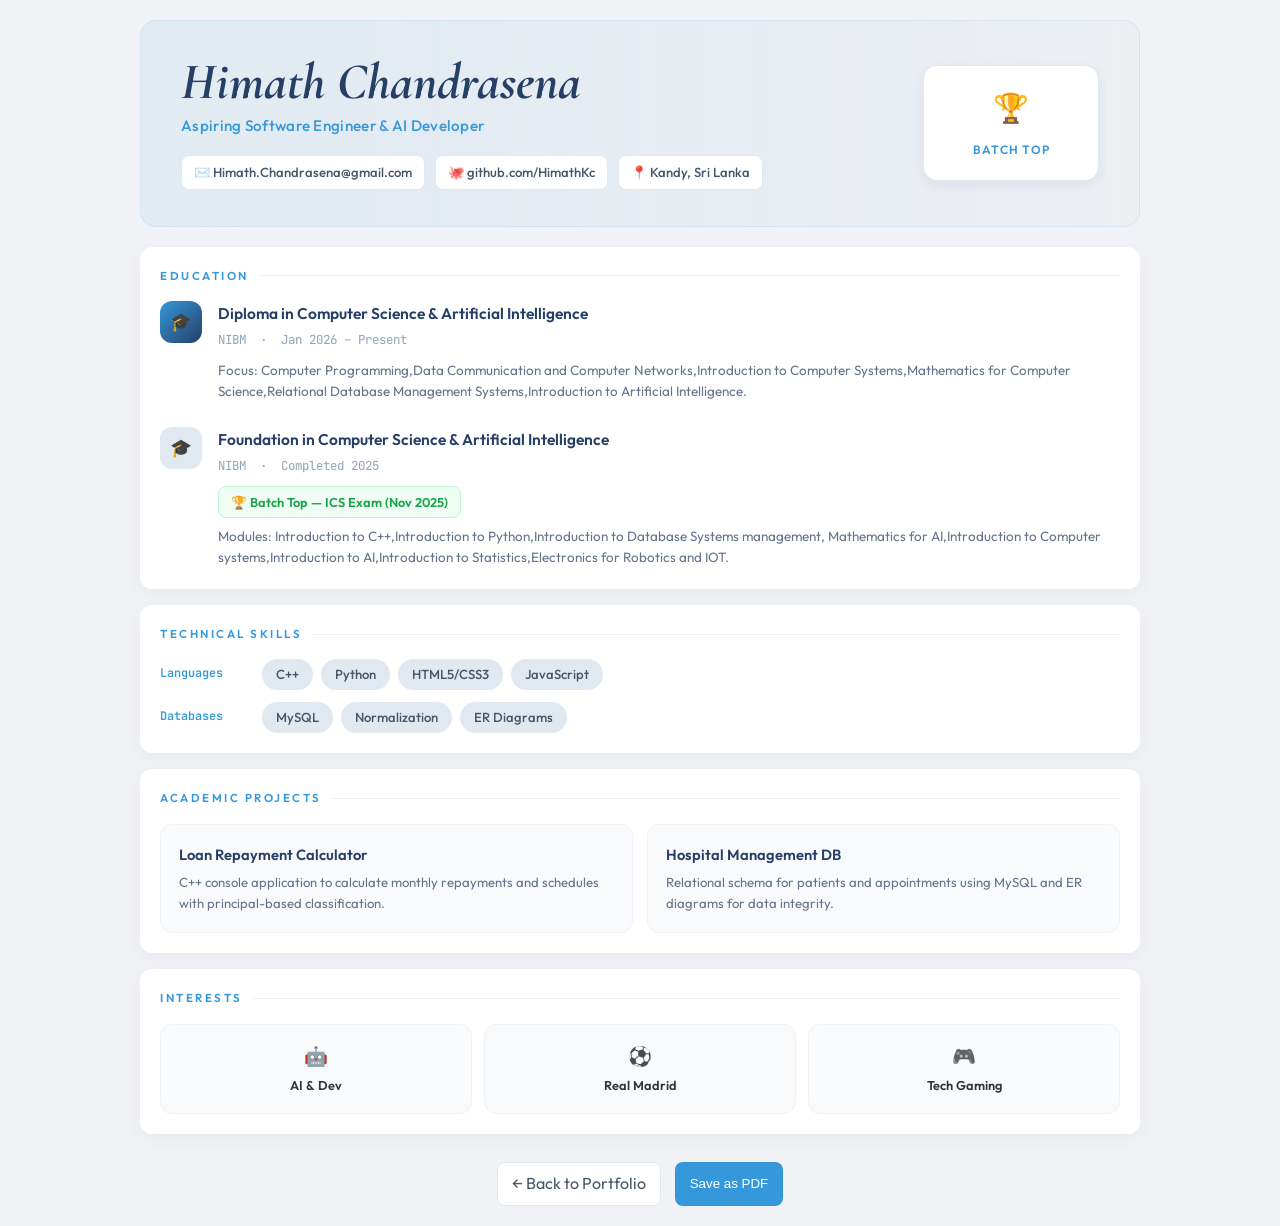
==== resume.html @ 00708090 "Add files via upload" ====
<!doctype html>
<html lang="en">
  <head>
    <meta charset="utf-8" />
    <meta name="viewport" content="width=device-width, initial-scale=1" />
    <title>Resume — Himath Chandrasena</title>
    <link rel="preconnect" href="https://fonts.googleapis.com" />
    <link rel="preconnect" href="https://fonts.gstatic.com" crossorigin />
    <link
      href="https://fonts.googleapis.com/css2?family=Cormorant+Garamond:ital,wght@0,600;0,700;1,600;1,700&family=Outfit:wght@300;400;500;600&family=JetBrains+Mono:wght@400;600&display=swap"
      rel="stylesheet"
    />
    <link rel="stylesheet" href="lassn.css" />
    <style>
      body {
        font-family: "Outfit", sans-serif;
      }

      .resume-hero {
        background: linear-gradient(
          90deg,
          rgba(52, 152, 219, 0.08),
          rgba(37, 63, 103, 0.02)
        );
        border-radius: 16px;
        padding: 36px 40px;
        margin-bottom: 20px;
        display: flex;
        align-items: center;
        justify-content: space-between;
        gap: 24px;
        flex-wrap: wrap;
        border: 1px solid rgba(52, 152, 219, 0.1);
      }

      .resume-hero h1 {
        font-family: "Cormorant Garamond", Georgia, serif;
        font-size: 3.2rem;
        font-weight: 700;
        font-style: italic;
        color: #253f67;
        letter-spacing: 0px;
        margin-bottom: 6px;
        line-height: 1;
      }

      .resume-hero .tagline {
        color: #3498db;
        font-weight: 500;
        font-size: 0.95rem;
        margin-bottom: 16px;
        letter-spacing: 0.3px;
      }

      .contact-row {
        display: flex;
        flex-wrap: wrap;
        gap: 10px;
      }

      .contact-chip {
        display: inline-flex;
        align-items: center;
        gap: 6px;
        background: #fff;
        border: 1px solid #e2e8f0;
        border-radius: 8px;
        padding: 6px 12px;
        font-size: 0.82rem;
        color: #475569;
        text-decoration: none;
        font-weight: 500;
        transition:
          border-color 0.15s,
          color 0.15s;
      }
      .contact-chip:hover {
        border-color: #3498db;
        color: #3498db;
      }

      .hero-badge {
        background: #fff;
        border: 1px solid #e2e8f0;
        border-radius: 14px;
        padding: 18px 22px;
        text-align: center;
        min-width: 130px;
        flex-shrink: 0;
        box-shadow: 0 4px 12px rgba(13, 30, 63, 0.06);
      }
      .hero-badge .badge-emoji {
        font-size: 1.8rem;
        display: block;
        margin-bottom: 6px;
      }
      .hero-badge .badge-label {
        font-size: 0.75rem;
        font-weight: 600;
        color: #3498db;
        text-transform: uppercase;
        letter-spacing: 1px;
      }

      .section-label {
        font-size: 0.72rem;
        font-weight: 600;
        text-transform: uppercase;
        letter-spacing: 2.5px;
        color: #3498db;
        margin-bottom: 16px;
        display: flex;
        align-items: center;
        gap: 10px;
      }
      .section-label::after {
        content: "";
        flex: 1;
        height: 1px;
        background: #eef2f7;
      }

      .edu-item {
        display: flex;
        gap: 16px;
        align-items: flex-start;
        margin-bottom: 24px;
      }
      .edu-item:last-child {
        margin-bottom: 0;
      }
      .edu-icon {
        width: 42px;
        height: 42px;
        background: linear-gradient(135deg, #3498db, #253f67);
        border-radius: 12px;
        display: flex;
        align-items: center;
        justify-content: center;
        font-size: 1.1rem;
        flex-shrink: 0;
      }
      .edu-body h4 {
        font-size: 0.97rem;
        font-weight: 600;
        color: #253f67;
        margin-bottom: 4px;
      }
      .edu-meta {
        font-family: "JetBrains Mono", monospace;
        font-size: 0.78rem;
        color: #94a3b8;
        margin-bottom: 10px;
      }
      .achievement-pill {
        display: inline-flex;
        align-items: center;
        gap: 6px;
        background: #f0fdf4;
        border: 1px solid #bbf7d0;
        border-radius: 8px;
        padding: 5px 12px;
        font-size: 0.8rem;
        color: #16a34a;
        font-weight: 600;
        margin-bottom: 8px;
      }

      .skills-section {
        display: flex;
        flex-direction: column;
        gap: 12px;
      }
      .skill-row {
        display: flex;
        align-items: flex-start;
        gap: 14px;
      }
      .skill-category {
        font-family: "JetBrains Mono", monospace;
        font-size: 0.74rem;
        color: #3498db;
        font-weight: 600;
        min-width: 88px;
        padding-top: 5px;
      }
      .skill-tags {
        display: flex;
        flex-wrap: wrap;
        gap: 8px;
      }
      .skill-tag {
        background: #e2e8f0;
        border-radius: 20px;
        padding: 5px 14px;
        font-size: 0.82rem;
        font-weight: 500;
        color: #475569;
      }

      .projects-grid-resume {
        display: grid;
        grid-template-columns: 1fr 1fr;
        gap: 14px;
      }
      .project-card {
        background: #f8fafc;
        border: 1px solid #eef2f7;
        border-radius: 12px;
        padding: 18px;
        transition: transform 0.2s;
      }
      .project-card h4 {
        font-size: 0.92rem;
        font-weight: 600;
        color: #253f67;
        margin-bottom: 6px;
      }
      .project-card p {
        font-size: 0.82rem;
        color: #64748b;
        line-height: 1.6;
      }

      .interests-grid {
        display: grid;
        grid-template-columns: repeat(3, 1fr);
        gap: 12px;
      }
      .interest-item {
        background: #f8fafc;
        border: 1px solid #eef2f7;
        border-radius: 12px;
        padding: 16px;
        text-align: center;
      }

      .resume-footer {
        display: flex;
        justify-content: center;
        gap: 14px;
        margin-top: 28px;
      }

      @media (max-width: 600px) {
        .resume-hero {
          padding: 24px 20px;
        }
        .hero-badge {
          display: none;
        }
        .projects-grid-resume {
          grid-template-columns: 1fr;
        }
        .interests-grid {
          grid-template-columns: 1fr 1fr;
        }
      }
    </style>
  </head>
  <body>
    <main class="container">
      <div class="resume-hero">
        <div>
          <h1>Himath Chandrasena</h1>
          <p class="tagline">Aspiring Software Engineer & AI Developer</p>
          <div class="contact-row">
            <a href="mailto:Himath.Chandrasena@gmail.com" class="contact-chip"
              >✉️ Himath.Chandrasena@gmail.com</a
            >
            <a
              href="https://github.com/HimathKc"
              target="_blank"
              class="contact-chip"
              >🐙 github.com/HimathKc</a
            >
            <span class="contact-chip">📍 Kandy, Sri Lanka</span>
          </div>
        </div>
        <div class="hero-badge">
          <span class="badge-emoji">🏆</span>
          <span class="badge-label">Batch Top</span>
        </div>
      </div>

      <div class="card">
        <p class="section-label">Education</p>

        <!-- Current Education -->
        <div class="edu-item">
          <div class="edu-icon">🎓</div>
          <div class="edu-body">
            <h4>Diploma in Computer Science &amp; Artificial Intelligence</h4>
            <p class="edu-meta">NIBM &nbsp;·&nbsp; Jan 2026 – Present</p>
            <p class="edu-modules" style="font-size: 0.84rem; color: #64748b">
              Focus: Computer Programming,Data Communication and Computer
              Networks,Introduction to Computer Systems,Mathematics for Computer
              Science,Relational Database Management Systems,Introduction to
              Artificial Intelligence.
            </p>
          </div>
        </div>

        <!-- Previous Education -->
        <div class="edu-item">
          <div class="edu-icon" style="background: #e2e8f0; color: #253f67">
            🎓
          </div>
          <div class="edu-body">
            <h4>
              Foundation in Computer Science &amp; Artificial Intelligence
            </h4>
            <p class="edu-meta">NIBM &nbsp;·&nbsp; Completed 2025</p>
            <div class="achievement-pill">
              🏆 Batch Top — ICS Exam (Nov 2025)
            </div>
            <p class="edu-modules" style="font-size: 0.84rem; color: #64748b">
              Modules: Introduction to C++,Introduction to Python,Introduction
              to Database Systems management, Mathematics for AI,Introduction to
              Computer systems,Introduction to AI,Introduction to
              Statistics,Electronics for Robotics and IOT.
            </p>
          </div>
        </div>
      </div>

      <div class="card">
        <p class="section-label">Technical Skills</p>
        <div class="skills-section">
          <div class="skill-row">
            <span class="skill-category">Languages</span>
            <div class="skill-tags">
              <span class="skill-tag">C++</span>
              <span class="skill-tag">Python</span>
              <span class="skill-tag">HTML5/CSS3</span>
              <span class="skill-tag">JavaScript</span>
            </div>
          </div>
          <div class="skill-row">
            <span class="skill-category">Databases</span>
            <div class="skill-tags">
              <span class="skill-tag">MySQL</span>
              <span class="skill-tag">Normalization</span>
              <span class="skill-tag">ER Diagrams</span>
            </div>
          </div>
        </div>
      </div>

      <div class="card">
        <p class="section-label">Academic Projects</p>
        <div class="projects-grid-resume">
          <div class="project-card">
            <h4>Loan Repayment Calculator</h4>
            <p>
              C++ console application to calculate monthly repayments and
              schedules with principal-based classification.
            </p>
          </div>
          <div class="project-card">
            <h4>Hospital Management DB</h4>
            <p>
              Relational schema for patients and appointments using MySQL and ER
              diagrams for data integrity.
            </p>
          </div>
        </div>
      </div>

      <div class="card">
        <p class="section-label">Interests</p>
        <div class="interests-grid">
          <div class="interest-item">
            <span style="font-size: 1.2rem; display: block">🤖</span>
            <span style="font-size: 0.8rem; font-weight: 600">AI & Dev</span>
          </div>
          <div class="interest-item">
            <span style="font-size: 1.2rem; display: block">⚽</span>
            <span style="font-size: 0.8rem; font-weight: 600">Real Madrid</span>
          </div>
          <div class="interest-item">
            <span style="font-size: 1.2rem; display: block">🎮</span>
            <span style="font-size: 0.8rem; font-weight: 600">Tech Gaming</span>
          </div>
        </div>
      </div>

      <div class="resume-footer">
        <a
          href="index.html"
          class="btn"
          style="background: #fff; color: #475569; border: 1px solid #e2e8f0"
          >← Back to Portfolio</a
        >
        <button onclick="window.print()" class="btn">Save as PDF</button>
      </div>
    </main>
  </body>
</html>
---- lassn.css ----
* {
  margin: 0;
  padding: 0;
}

body {
  background-color: #f0f2f5;
  font-family: "Inter", "Segoe UI", Tahoma, Geneva, Verdana, sans-serif;
  color: #333;
  padding: 20px;
  line-height: 1.6;
}

/* Keyboard focus styles for accessibility */
:focus-visible {
  outline: 3px solid rgba(52, 152, 219, 0.6);
  outline-offset: 2px;
}

a:focus-visible {
  text-decoration: underline;
}

header {
  text-align: center;
  padding: 20px;
}

h1 {
  font-size: 2.5rem;
  margin-bottom: 20px;
  font-weight: 800;
  color: #253f67;
  letter-spacing: -1px;
  font-family: "Inter", -apple-system, BlinkMacSystemFont, "Segoe UI", Roboto;
}

nav a {
  text-decoration: none;
  background: #3498db;
  color: white;
  padding: 10px 20px;
  border-radius: 5px;
  margin: 0 10px;
}

.pr-enough,
.py {
  background-color: white;
  padding: 30px;
  margin: 20px auto;
  max-width: 600px;
  border-radius: 15px;

  box-shadow: 0 4px 12px rgba(0, 0, 0, 0.1);

  border-left: 8px solid #3498db;
}

nav a:hover {
  background-color: #2980b9;
  transform: scale(1.05);
}

.pr-enough:hover,
.py:hover {
  transform: translateY(-5px);
  box-shadow: 0 8px 20px rgba(0, 0, 0, 0.15);
  transition: 0.3s;
}

.pr-enough h3 {
  color: #2c3e50;
  margin-bottom: 10px;
}

#skills {
  margin: 20px auto;
  max-width: 740px;
  text-align: center;
}

#skills ul {
  display: flex;
  flex-wrap: wrap;
  justify-content: center;
  list-style: none;
  gap: 10px;
  padding: 0;
  margin-top: 12px;
}

#skills li {
  background: #e2e8f0;
  padding: 6px 16px;
  border-radius: 20px;
  font-size: 0.95rem;
  font-weight: 600;
  color: #475569;
}

/* New styles */
:root {
  --bg: #f0f2f5;
  --accent: #3498db;
  --muted: #6b7280;
  --card: #ffffff;
  --radius: 12px;
}

.container {
  max-width: 1000px;
  margin: 0 auto;
  padding: 0 20px;
}

.skip-link {
  position: absolute;
  left: -999px;
  top: auto;
  width: 1px;
  height: 1px;
  overflow: hidden;
}
.skip-link:focus {
  left: 10px;
  top: 10px;
  width: auto;
  height: auto;
  padding: 8px 12px;
  background: var(--accent);
  color: #fff;
  border-radius: 6px;
  z-index: 1000;
}

.site-header {
  background: linear-gradient(
    90deg,
    rgba(52, 152, 219, 0.08),
    rgba(37, 63, 103, 0.02)
  );
  padding: 20px 0;
  margin-bottom: 20px;
}
.site-header .container {
  display: flex;
  align-items: center;
  justify-content: space-between;
  gap: 12px;
}

.site-header h1 {
  margin: 0;
  font-weight: 800;
  color: var(--accent);
  font-size: 1.4rem;
}

.site-header nav {
  display: flex;
  align-items: center;
  gap: 8px;
}

.site-header nav a {
  background: transparent;
  padding: 8px 12px;
  border-radius: 8px;
  color: var(--accent);
  text-decoration: none;
  font-weight: 600;
  transition: transform 0.15s, opacity 0.15s, box-shadow 0.15s;
}
.site-header nav a:hover {
  transform: translateY(-2px);
  opacity: 0.95;
  box-shadow: 0 6px 14px rgba(52, 152, 219, 0.08);
}
.site-header nav a.btn {
  background: var(--accent);
  color: #fff;
  border: none;
  padding: 8px 14px;
}

.hero {
  background: var(--card);
  padding: 30px;
  border-radius: var(--radius);
  margin-bottom: 20px;
  box-shadow: 0 6px 18px rgba(13, 30, 63, 0.05);
}
.hero h2 {
  margin-bottom: 8px;
  color: #253f67;
}

.card {
  background: var(--card);
  padding: 20px;
  border-radius: var(--radius);
  margin-bottom: 16px;
  box-shadow: 0 6px 18px rgba(13, 30, 63, 0.04);
}

.projects-grid {
  display: grid;
  grid-template-columns: repeat(auto-fit, minmax(220px, 1fr));
  gap: 16px;
  margin-top: 12px;
}
.project {
  padding: 16px;
  border-radius: 10px;
  background: #fff;
  border: 1px solid #eef2f7;
}
.project h4 {
  margin: 0 0 8px 0;
  color: #2c3e50;
}
.project-link {
  display: inline-block;
  margin-top: 10px;
  color: var(--accent);
  font-weight: 600;
  text-decoration: none;
  padding: 6px 10px;
  border-radius: 8px;
  border: 1px solid transparent;
}

.project:hover {
  transform: translateY(-6px);
  box-shadow: 0 12px 28px rgba(13, 30, 63, 0.08);
  transition: 0.25s;
}
.project-link:hover {
  text-decoration: underline;
}

.btn {
  display: inline-block;
  padding: 8px 14px;
  border-radius: 8px;
  text-decoration: none;
  background: var(--accent);
  color: #fff;
  border: 1px solid rgba(0, 0, 0, 0.04);
}

.btn:hover {
  opacity: 0.95;
  transform: translateY(-2px);
  transition: 0.15s;
}

.site-footer {
  text-align: center;
  padding: 20px 0;
  color: var(--muted);
  margin-top: 30px;
}

/* Resume specific styles */
.resume-item {
  margin-bottom: 20px;
  padding-bottom: 10px;
  border-bottom: 1px solid #eee;
}

.resume-item:last-child {
  border-bottom: none;
}

.resume-item h4 {
  margin-bottom: 5px;
  color: #007bff; /* Makes titles pop in blue */
}

.resume-header h1 {
  font-size: 2.5rem;
  margin-bottom: 10px;
}

@media (max-width: 600px) {
  h1 {
    font-size: 1.6rem;
  }
  .site-header .container {
    flex-direction: column;
    align-items: flex-start;
    gap: 10px;
  }
  .site-header nav a {
    display: inline-block;
    margin: 6px 6px;
  }
  #skills ul {
    gap: 6px;
  }
}
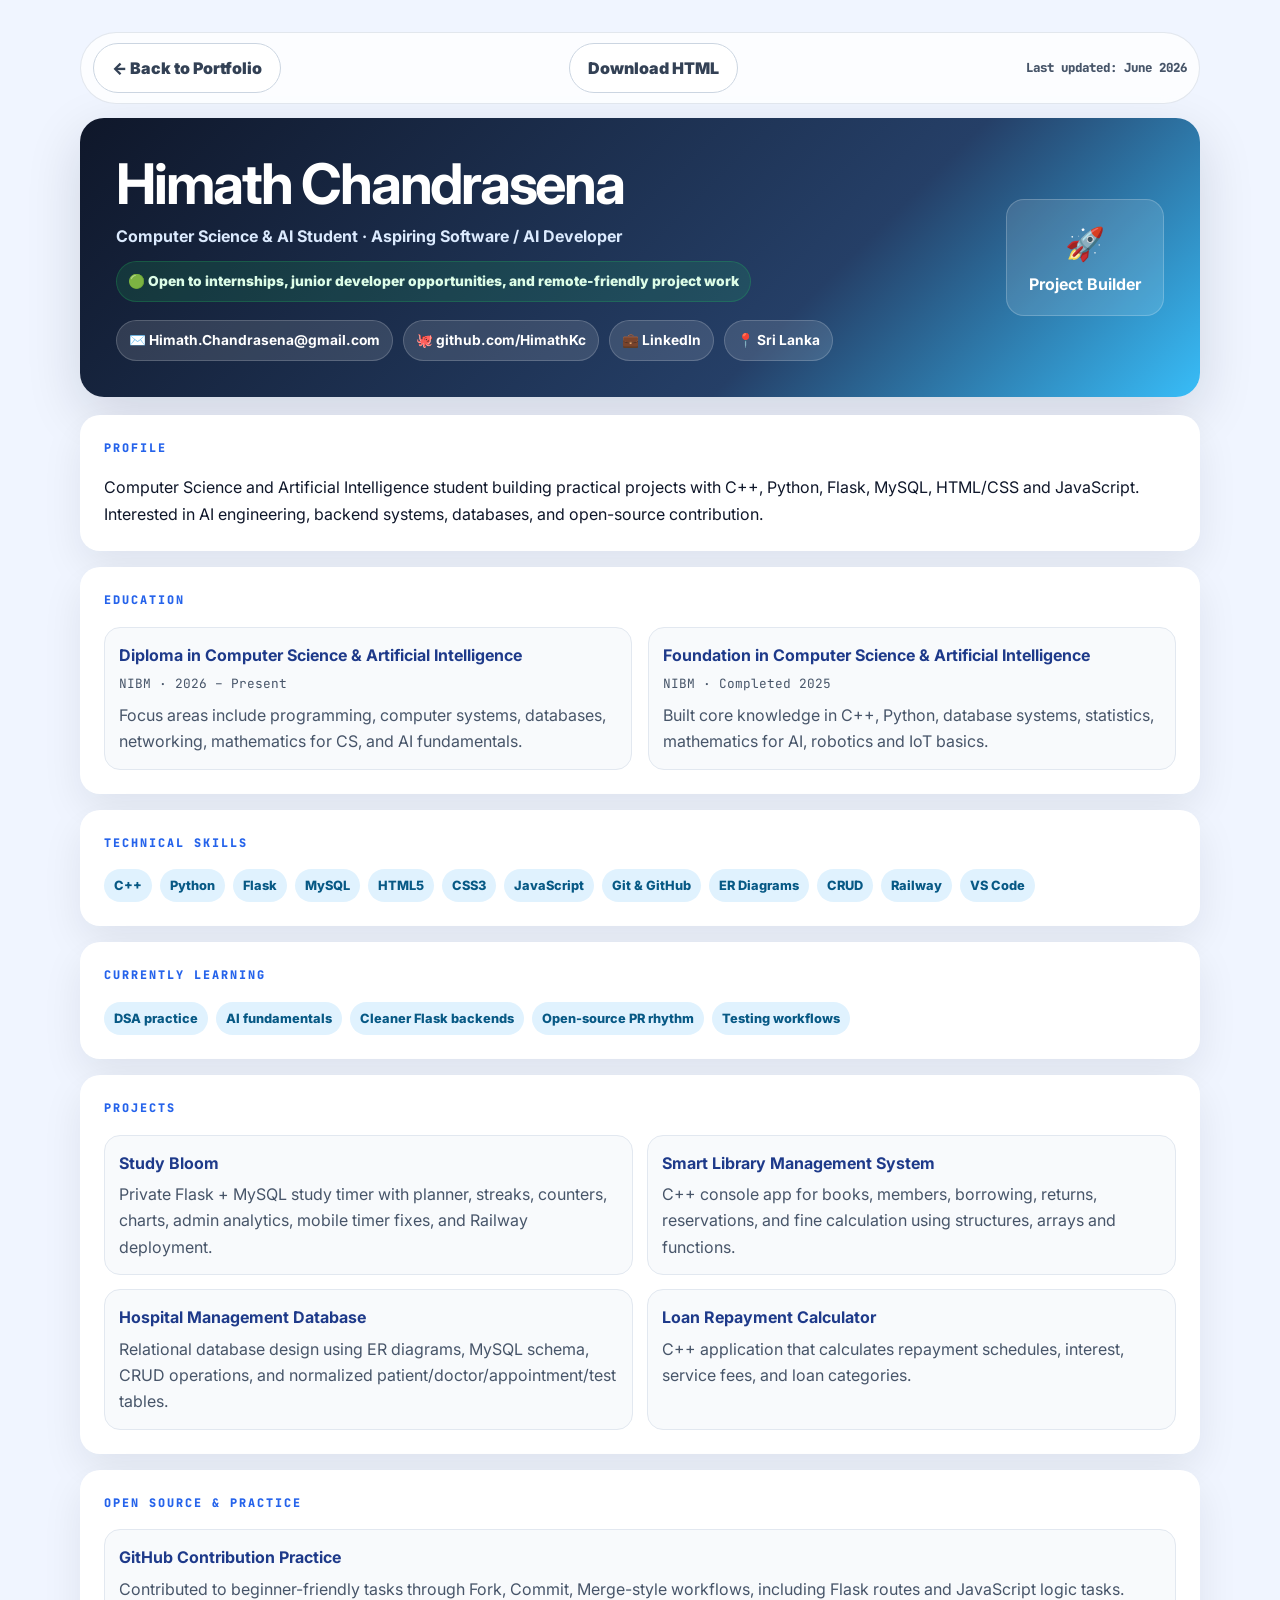
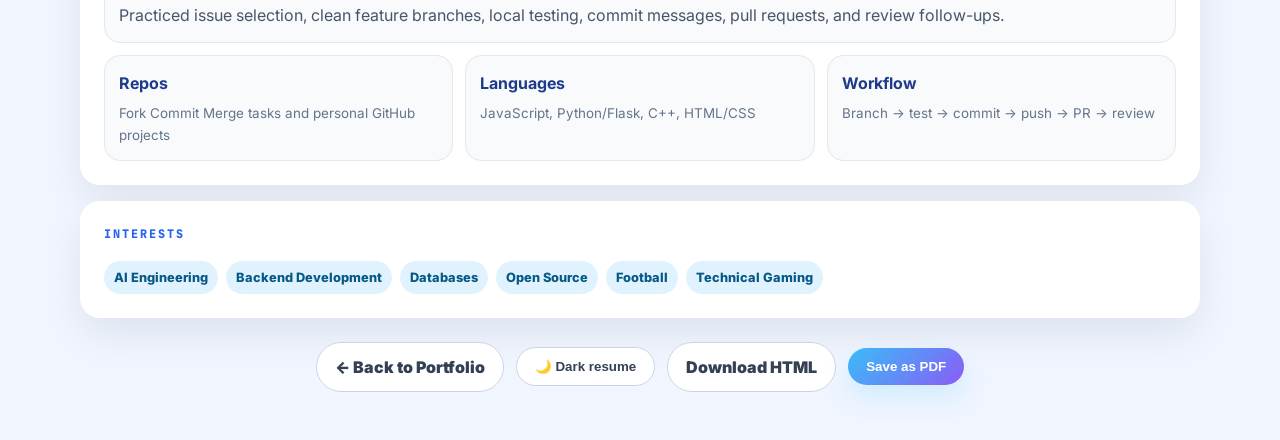
==== commit a5c3849f: "Upgrade resume page and print styling" ====
--- a/resume.html
+++ b/resume.html
@@ -4,396 +4,110 @@
     <meta charset="utf-8" />
     <meta name="viewport" content="width=device-width, initial-scale=1" />
     <title>Resume — Himath Chandrasena</title>
+    <meta name="description" content="Resume of Himath Chandrasena, a Computer Science and AI student building C++, Python, Flask, MySQL, and open-source projects." />
+    <meta property="og:title" content="Resume — Himath Chandrasena" />
+    <meta property="og:description" content="Computer Science & AI student focused on practical software, backend systems, databases, and open-source contribution." />
+    <link rel="icon" href="assets/favicon.svg" type="image/svg+xml" />
     <link rel="preconnect" href="https://fonts.googleapis.com" />
     <link rel="preconnect" href="https://fonts.gstatic.com" crossorigin />
-    <link
-      href="https://fonts.googleapis.com/css2?family=Cormorant+Garamond:ital,wght@0,600;0,700;1,600;1,700&family=Outfit:wght@300;400;500;600&family=JetBrains+Mono:wght@400;600&display=swap"
-      rel="stylesheet"
-    />
+    <link href="https://fonts.googleapis.com/css2?family=Inter:wght@400;600;800;900&family=JetBrains+Mono:wght@400;600;700&display=swap" rel="stylesheet" />
     <link rel="stylesheet" href="lassn.css" />
-    <style>
-      body {
-        font-family: "Outfit", sans-serif;
-      }
-
-      .resume-hero {
-        background: linear-gradient(
-          90deg,
-          rgba(52, 152, 219, 0.08),
-          rgba(37, 63, 103, 0.02)
-        );
-        border-radius: 16px;
-        padding: 36px 40px;
-        margin-bottom: 20px;
-        display: flex;
-        align-items: center;
-        justify-content: space-between;
-        gap: 24px;
-        flex-wrap: wrap;
-        border: 1px solid rgba(52, 152, 219, 0.1);
-      }
-
-      .resume-hero h1 {
-        font-family: "Cormorant Garamond", Georgia, serif;
-        font-size: 3.2rem;
-        font-weight: 700;
-        font-style: italic;
-        color: #253f67;
-        letter-spacing: 0px;
-        margin-bottom: 6px;
-        line-height: 1;
-      }
-
-      .resume-hero .tagline {
-        color: #3498db;
-        font-weight: 500;
-        font-size: 0.95rem;
-        margin-bottom: 16px;
-        letter-spacing: 0.3px;
-      }
-
-      .contact-row {
-        display: flex;
-        flex-wrap: wrap;
-        gap: 10px;
-      }
-
-      .contact-chip {
-        display: inline-flex;
-        align-items: center;
-        gap: 6px;
-        background: #fff;
-        border: 1px solid #e2e8f0;
-        border-radius: 8px;
-        padding: 6px 12px;
-        font-size: 0.82rem;
-        color: #475569;
-        text-decoration: none;
-        font-weight: 500;
-        transition:
-          border-color 0.15s,
-          color 0.15s;
-      }
-      .contact-chip:hover {
-        border-color: #3498db;
-        color: #3498db;
-      }
-
-      .hero-badge {
-        background: #fff;
-        border: 1px solid #e2e8f0;
-        border-radius: 14px;
-        padding: 18px 22px;
-        text-align: center;
-        min-width: 130px;
-        flex-shrink: 0;
-        box-shadow: 0 4px 12px rgba(13, 30, 63, 0.06);
-      }
-      .hero-badge .badge-emoji {
-        font-size: 1.8rem;
-        display: block;
-        margin-bottom: 6px;
-      }
-      .hero-badge .badge-label {
-        font-size: 0.75rem;
-        font-weight: 600;
-        color: #3498db;
-        text-transform: uppercase;
-        letter-spacing: 1px;
-      }
-
-      .section-label {
-        font-size: 0.72rem;
-        font-weight: 600;
-        text-transform: uppercase;
-        letter-spacing: 2.5px;
-        color: #3498db;
-        margin-bottom: 16px;
-        display: flex;
-        align-items: center;
-        gap: 10px;
-      }
-      .section-label::after {
-        content: "";
-        flex: 1;
-        height: 1px;
-        background: #eef2f7;
-      }
-
-      .edu-item {
-        display: flex;
-        gap: 16px;
-        align-items: flex-start;
-        margin-bottom: 24px;
-      }
-      .edu-item:last-child {
-        margin-bottom: 0;
-      }
-      .edu-icon {
-        width: 42px;
-        height: 42px;
-        background: linear-gradient(135deg, #3498db, #253f67);
-        border-radius: 12px;
-        display: flex;
-        align-items: center;
-        justify-content: center;
-        font-size: 1.1rem;
-        flex-shrink: 0;
-      }
-      .edu-body h4 {
-        font-size: 0.97rem;
-        font-weight: 600;
-        color: #253f67;
-        margin-bottom: 4px;
-      }
-      .edu-meta {
-        font-family: "JetBrains Mono", monospace;
-        font-size: 0.78rem;
-        color: #94a3b8;
-        margin-bottom: 10px;
-      }
-      .achievement-pill {
-        display: inline-flex;
-        align-items: center;
-        gap: 6px;
-        background: #f0fdf4;
-        border: 1px solid #bbf7d0;
-        border-radius: 8px;
-        padding: 5px 12px;
-        font-size: 0.8rem;
-        color: #16a34a;
-        font-weight: 600;
-        margin-bottom: 8px;
-      }
-
-      .skills-section {
-        display: flex;
-        flex-direction: column;
-        gap: 12px;
-      }
-      .skill-row {
-        display: flex;
-        align-items: flex-start;
-        gap: 14px;
-      }
-      .skill-category {
-        font-family: "JetBrains Mono", monospace;
-        font-size: 0.74rem;
-        color: #3498db;
-        font-weight: 600;
-        min-width: 88px;
-        padding-top: 5px;
-      }
-      .skill-tags {
-        display: flex;
-        flex-wrap: wrap;
-        gap: 8px;
-      }
-      .skill-tag {
-        background: #e2e8f0;
-        border-radius: 20px;
-        padding: 5px 14px;
-        font-size: 0.82rem;
-        font-weight: 500;
-        color: #475569;
-      }
-
-      .projects-grid-resume {
-        display: grid;
-        grid-template-columns: 1fr 1fr;
-        gap: 14px;
-      }
-      .project-card {
-        background: #f8fafc;
-        border: 1px solid #eef2f7;
-        border-radius: 12px;
-        padding: 18px;
-        transition: transform 0.2s;
-      }
-      .project-card h4 {
-        font-size: 0.92rem;
-        font-weight: 600;
-        color: #253f67;
-        margin-bottom: 6px;
-      }
-      .project-card p {
-        font-size: 0.82rem;
-        color: #64748b;
-        line-height: 1.6;
-      }
-
-      .interests-grid {
-        display: grid;
-        grid-template-columns: repeat(3, 1fr);
-        gap: 12px;
-      }
-      .interest-item {
-        background: #f8fafc;
-        border: 1px solid #eef2f7;
-        border-radius: 12px;
-        padding: 16px;
-        text-align: center;
-      }
-
-      .resume-footer {
-        display: flex;
-        justify-content: center;
-        gap: 14px;
-        margin-top: 28px;
-      }
-
-      @media (max-width: 600px) {
-        .resume-hero {
-          padding: 24px 20px;
-        }
-        .hero-badge {
-          display: none;
-        }
-        .projects-grid-resume {
-          grid-template-columns: 1fr;
-        }
-        .interests-grid {
-          grid-template-columns: 1fr 1fr;
-        }
-      }
-    </style>
   </head>
-  <body>
-    <main class="container">
-      <div class="resume-hero">
+  <body class="resume-page">
+    <main class="container resume-wrap">
+      <nav class="resume-top-nav" aria-label="Resume navigation">
+        <a href="index.html" class="btn btn-light">← Back to Portfolio</a>
+        <a href="/resume/download-resume" class="btn btn-light backend-link">Download HTML</a>
+        <span class="resume-updated">Last updated: June 2026</span>
+      </nav>
+      <section class="resume-hero">
         <div>
           <h1>Himath Chandrasena</h1>
-          <p class="tagline">Aspiring Software Engineer & AI Developer</p>
+          <p class="tagline">Computer Science & AI Student · Aspiring Software / AI Developer</p>
+          <p class="resume-status">🟢 Open to internships, junior developer opportunities, and remote-friendly project work</p>
           <div class="contact-row">
-            <a href="mailto:Himath.Chandrasena@gmail.com" class="contact-chip"
-              >✉️ Himath.Chandrasena@gmail.com</a
-            >
-            <a
-              href="https://github.com/HimathKc"
-              target="_blank"
-              class="contact-chip"
-              >🐙 github.com/HimathKc</a
-            >
-            <span class="contact-chip">📍 Kandy, Sri Lanka</span>
+            <a class="contact-chip" href="mailto:Himath.Chandrasena@gmail.com">✉️ Himath.Chandrasena@gmail.com</a>
+            <a class="contact-chip" href="https://github.com/HimathKc" target="_blank" rel="noopener noreferrer">🐙 github.com/HimathKc</a>
+            <a class="contact-chip" href="https://www.linkedin.com/in/himath-chandrasena/" target="_blank" rel="noopener noreferrer" data-print-url="linkedin.com/in/himath-chandrasena">💼 LinkedIn</a>
+            <span class="contact-chip">📍 Sri Lanka</span>
           </div>
         </div>
-        <div class="hero-badge">
-          <span class="badge-emoji">🏆</span>
-          <span class="badge-label">Batch Top</span>
+        <div class="hero-badge"><span class="badge-emoji">🚀</span><strong>Project Builder</strong></div>
+      </section>
+
+      <section class="resume-card">
+        <p class="section-label">Profile</p>
+        <p>Computer Science and Artificial Intelligence student building practical projects with C++, Python, Flask, MySQL, HTML/CSS and JavaScript. Interested in AI engineering, backend systems, databases, and open-source contribution.</p>
+      </section>
+
+      <section class="resume-card">
+        <p class="section-label">Education</p>
+        <div class="two-col">
+          <div class="item"><h4>Diploma in Computer Science & Artificial Intelligence</h4><p class="meta">NIBM · 2026 – Present</p><p>Focus areas include programming, computer systems, databases, networking, mathematics for CS, and AI fundamentals.</p></div>
+          <div class="item"><h4>Foundation in Computer Science & Artificial Intelligence</h4><p class="meta">NIBM · Completed 2025</p><p>Built core knowledge in C++, Python, database systems, statistics, mathematics for AI, robotics and IoT basics.</p></div>
         </div>
-      </div>
+      </section>
 
-      <div class="card">
-        <p class="section-label">Education</p>
+      <section class="resume-card">
+        <p class="section-label">Technical Skills</p>
+        <div class="tag-list">
+          <span>C++</span><span>Python</span><span>Flask</span><span>MySQL</span><span>HTML5</span><span>CSS3</span><span>JavaScript</span><span>Git & GitHub</span><span>ER Diagrams</span><span>CRUD</span><span>Railway</span><span>VS Code</span>
+        </div>
+      </section>
 
-        <!-- Current Education -->
-        <div class="edu-item">
-          <div class="edu-icon">🎓</div>
-          <div class="edu-body">
-            <h4>Diploma in Computer Science &amp; Artificial Intelligence</h4>
-            <p class="edu-meta">NIBM &nbsp;·&nbsp; Jan 2026 – Present</p>
-            <p class="edu-modules" style="font-size: 0.84rem; color: #64748b">
-              Focus: Computer Programming,Data Communication and Computer
-              Networks,Introduction to Computer Systems,Mathematics for Computer
-              Science,Relational Database Management Systems,Introduction to
-              Artificial Intelligence.
-            </p>
-          </div>
+      <section class="resume-card">
+        <p class="section-label">Currently Learning</p>
+        <div class="tag-list">
+          <span>DSA practice</span><span>AI fundamentals</span><span>Cleaner Flask backends</span><span>Open-source PR rhythm</span><span>Testing workflows</span>
         </div>
+      </section>
 
-        <!-- Previous Education -->
-        <div class="edu-item">
-          <div class="edu-icon" style="background: #e2e8f0; color: #253f67">
-            🎓
-          </div>
-          <div class="edu-body">
-            <h4>
-              Foundation in Computer Science &amp; Artificial Intelligence
-            </h4>
-            <p class="edu-meta">NIBM &nbsp;·&nbsp; Completed 2025</p>
-            <div class="achievement-pill">
-              🏆 Batch Top — ICS Exam (Nov 2025)
-            </div>
-            <p class="edu-modules" style="font-size: 0.84rem; color: #64748b">
-              Modules: Introduction to C++,Introduction to Python,Introduction
-              to Database Systems management, Mathematics for AI,Introduction to
-              Computer systems,Introduction to AI,Introduction to
-              Statistics,Electronics for Robotics and IOT.
-            </p>
-          </div>
+      <section class="resume-card">
+        <p class="section-label">Projects</p>
+        <div class="project-list">
+          <div class="item"><h4><a href="https://github.com/HimathKc/study-bloom" target="_blank" rel="noopener noreferrer">Study Bloom</a></h4><p>Private Flask + MySQL study timer with planner, streaks, counters, charts, admin analytics, mobile timer fixes, and Railway deployment.</p></div>
+          <div class="item"><h4><a href="projects/SmartLibraryManagementsys.html">Smart Library Management System</a></h4><p>C++ console app for books, members, borrowing, returns, reservations, and fine calculation using structures, arrays and functions.</p></div>
+          <div class="item"><h4><a href="projects/hospital.html">Hospital Management Database</a></h4><p>Relational database design using ER diagrams, MySQL schema, CRUD operations, and normalized patient/doctor/appointment/test tables.</p></div>
+          <div class="item"><h4><a href="projects/loan.html">Loan Repayment Calculator</a></h4><p>C++ application that calculates repayment schedules, interest, service fees, and loan categories.</p></div>
         </div>
-      </div>
+      </section>
 
-      <div class="card">
-        <p class="section-label">Technical Skills</p>
-        <div class="skills-section">
-          <div class="skill-row">
-            <span class="skill-category">Languages</span>
-            <div class="skill-tags">
-              <span class="skill-tag">C++</span>
-              <span class="skill-tag">Python</span>
-              <span class="skill-tag">HTML5/CSS3</span>
-              <span class="skill-tag">JavaScript</span>
-            </div>
-          </div>
-          <div class="skill-row">
-            <span class="skill-category">Databases</span>
-            <div class="skill-tags">
-              <span class="skill-tag">MySQL</span>
-              <span class="skill-tag">Normalization</span>
-              <span class="skill-tag">ER Diagrams</span>
-            </div>
-          </div>
+      <section class="resume-card">
+        <p class="section-label">Open Source & Practice</p>
+        <div class="item"><h4>GitHub Contribution Practice</h4><p>Contributed to beginner-friendly tasks through Fork, Commit, Merge-style workflows, including Flask routes and JavaScript logic tasks. Practiced issue selection, clean feature branches, local testing, commit messages, pull requests, and review follow-ups.</p></div>
+        <div class="open-source-grid">
+          <div class="item"><h4>Repos</h4><span>Fork Commit Merge tasks and personal GitHub projects</span></div>
+          <div class="item"><h4>Languages</h4><span>JavaScript, Python/Flask, C++, HTML/CSS</span></div>
+          <div class="item"><h4>Workflow</h4><span>Branch → test → commit → push → PR → review</span></div>
         </div>
-      </div>
+      </section>
 
-      <div class="card">
-        <p class="section-label">Academic Projects</p>
-        <div class="projects-grid-resume">
-          <div class="project-card">
-            <h4>Loan Repayment Calculator</h4>
-            <p>
-              C++ console application to calculate monthly repayments and
-              schedules with principal-based classification.
-            </p>
-          </div>
-          <div class="project-card">
-            <h4>Hospital Management DB</h4>
-            <p>
-              Relational schema for patients and appointments using MySQL and ER
-              diagrams for data integrity.
-            </p>
-          </div>
-        </div>
-      </div>
-
-      <div class="card">
+      <section class="resume-card">
         <p class="section-label">Interests</p>
-        <div class="interests-grid">
-          <div class="interest-item">
-            <span style="font-size: 1.2rem; display: block">🤖</span>
-            <span style="font-size: 0.8rem; font-weight: 600">AI & Dev</span>
-          </div>
-          <div class="interest-item">
-            <span style="font-size: 1.2rem; display: block">⚽</span>
-            <span style="font-size: 0.8rem; font-weight: 600">Real Madrid</span>
-          </div>
-          <div class="interest-item">
-            <span style="font-size: 1.2rem; display: block">🎮</span>
-            <span style="font-size: 0.8rem; font-weight: 600">Tech Gaming</span>
-          </div>
-        </div>
-      </div>
+        <div class="tag-list"><span>AI Engineering</span><span>Backend Development</span><span>Databases</span><span>Open Source</span><span>Football</span><span>Technical Gaming</span></div>
+      </section>
 
       <div class="resume-footer">
-        <a
-          href="index.html"
-          class="btn"
-          style="background: #fff; color: #475569; border: 1px solid #e2e8f0"
-          >← Back to Portfolio</a
-        >
-        <button onclick="window.print()" class="btn">Save as PDF</button>
+        <a href="index.html" class="btn btn-light">← Back to Portfolio</a>
+        <button type="button" class="btn btn-light resume-theme-toggle" id="resumeThemeToggle">🌙 Dark resume</button>
+        <a href="/resume/download-resume" class="btn btn-light backend-link">Download HTML</a>
+        <button onclick="window.print()" class="btn print-btn">Save as PDF</button>
       </div>
     </main>
+    <script>
+      const resumeThemeButton = document.querySelector('#resumeThemeToggle');
+      const savedResumeTheme = localStorage.getItem('himathTheme') || localStorage.getItem('resumeTheme') || 'light';
+      function applyResumeTheme(theme) {
+        const isDark = theme === 'dark';
+        document.body.classList.toggle('resume-dark', isDark);
+        if (resumeThemeButton) resumeThemeButton.textContent = isDark ? '☀️ Light resume' : '🌙 Dark resume';
+        localStorage.setItem('resumeTheme', theme);
+        localStorage.setItem('himathTheme', theme);
+      }
+      applyResumeTheme(savedResumeTheme);
+      resumeThemeButton?.addEventListener('click', () => {
+        applyResumeTheme(document.body.classList.contains('resume-dark') ? 'light' : 'dark');
+      });
+    </script>
   </body>
 </html>
--- a/lassn.css
+++ b/lassn.css
@@ -1,303 +1,1588 @@
-* {
-  margin: 0;
-  padding: 0;
-}
-
-body {
-  background-color: #f0f2f5;
-  font-family: "Inter", "Segoe UI", Tahoma, Geneva, Verdana, sans-serif;
-  color: #333;
-  padding: 20px;
-  line-height: 1.6;
-}
-
-/* Keyboard focus styles for accessibility */
-:focus-visible {
-  outline: 3px solid rgba(52, 152, 219, 0.6);
-  outline-offset: 2px;
-}
-
-a:focus-visible {
-  text-decoration: underline;
-}
-
-header {
-  text-align: center;
-  padding: 20px;
-}
-
-h1 {
-  font-size: 2.5rem;
-  margin-bottom: 20px;
-  font-weight: 800;
-  color: #253f67;
-  letter-spacing: -1px;
-  font-family: "Inter", -apple-system, BlinkMacSystemFont, "Segoe UI", Roboto;
-}
-
-nav a {
-  text-decoration: none;
-  background: #3498db;
-  color: white;
-  padding: 10px 20px;
-  border-radius: 5px;
-  margin: 0 10px;
-}
-
-.pr-enough,
-.py {
-  background-color: white;
-  padding: 30px;
-  margin: 20px auto;
-  max-width: 600px;
-  border-radius: 15px;
-
-  box-shadow: 0 4px 12px rgba(0, 0, 0, 0.1);
-
-  border-left: 8px solid #3498db;
-}
-
-nav a:hover {
-  background-color: #2980b9;
-  transform: scale(1.05);
-}
-
-.pr-enough:hover,
-.py:hover {
-  transform: translateY(-5px);
-  box-shadow: 0 8px 20px rgba(0, 0, 0, 0.15);
-  transition: 0.3s;
-}
-
-.pr-enough h3 {
-  color: #2c3e50;
-  margin-bottom: 10px;
-}
-
-#skills {
-  margin: 20px auto;
-  max-width: 740px;
-  text-align: center;
-}
-
-#skills ul {
-  display: flex;
-  flex-wrap: wrap;
-  justify-content: center;
-  list-style: none;
-  gap: 10px;
-  padding: 0;
-  margin-top: 12px;
-}
-
-#skills li {
-  background: #e2e8f0;
-  padding: 6px 16px;
-  border-radius: 20px;
-  font-size: 0.95rem;
-  font-weight: 600;
-  color: #475569;
-}
-
-/* New styles */
-:root {
-  --bg: #f0f2f5;
-  --accent: #3498db;
-  --muted: #6b7280;
-  --card: #ffffff;
-  --radius: 12px;
-}
-
-.container {
-  max-width: 1000px;
-  margin: 0 auto;
-  padding: 0 20px;
-}
-
-.skip-link {
-  position: absolute;
-  left: -999px;
-  top: auto;
-  width: 1px;
-  height: 1px;
-  overflow: hidden;
-}
-.skip-link:focus {
-  left: 10px;
-  top: 10px;
-  width: auto;
-  height: auto;
-  padding: 8px 12px;
-  background: var(--accent);
-  color: #fff;
-  border-radius: 6px;
-  z-index: 1000;
-}
-
-.site-header {
-  background: linear-gradient(
-    90deg,
-    rgba(52, 152, 219, 0.08),
-    rgba(37, 63, 103, 0.02)
-  );
-  padding: 20px 0;
-  margin-bottom: 20px;
-}
-.site-header .container {
-  display: flex;
-  align-items: center;
-  justify-content: space-between;
-  gap: 12px;
-}
-
-.site-header h1 {
-  margin: 0;
-  font-weight: 800;
-  color: var(--accent);
-  font-size: 1.4rem;
-}
-
-.site-header nav {
-  display: flex;
-  align-items: center;
-  gap: 8px;
-}
-
-.site-header nav a {
-  background: transparent;
-  padding: 8px 12px;
-  border-radius: 8px;
-  color: var(--accent);
-  text-decoration: none;
-  font-weight: 600;
-  transition: transform 0.15s, opacity 0.15s, box-shadow 0.15s;
-}
-.site-header nav a:hover {
-  transform: translateY(-2px);
-  opacity: 0.95;
-  box-shadow: 0 6px 14px rgba(52, 152, 219, 0.08);
-}
-.site-header nav a.btn {
-  background: var(--accent);
-  color: #fff;
-  border: none;
-  padding: 8px 14px;
-}
-
-.hero {
-  background: var(--card);
-  padding: 30px;
-  border-radius: var(--radius);
-  margin-bottom: 20px;
-  box-shadow: 0 6px 18px rgba(13, 30, 63, 0.05);
-}
-.hero h2 {
-  margin-bottom: 8px;
-  color: #253f67;
-}
-
-.card {
-  background: var(--card);
-  padding: 20px;
-  border-radius: var(--radius);
-  margin-bottom: 16px;
-  box-shadow: 0 6px 18px rgba(13, 30, 63, 0.04);
-}
-
-.projects-grid {
-  display: grid;
-  grid-template-columns: repeat(auto-fit, minmax(220px, 1fr));
-  gap: 16px;
-  margin-top: 12px;
-}
-.project {
-  padding: 16px;
-  border-radius: 10px;
-  background: #fff;
-  border: 1px solid #eef2f7;
-}
-.project h4 {
-  margin: 0 0 8px 0;
-  color: #2c3e50;
-}
-.project-link {
-  display: inline-block;
-  margin-top: 10px;
-  color: var(--accent);
-  font-weight: 600;
-  text-decoration: none;
-  padding: 6px 10px;
-  border-radius: 8px;
-  border: 1px solid transparent;
-}
-
-.project:hover {
-  transform: translateY(-6px);
-  box-shadow: 0 12px 28px rgba(13, 30, 63, 0.08);
-  transition: 0.25s;
-}
-.project-link:hover {
-  text-decoration: underline;
-}
-
-.btn {
-  display: inline-block;
-  padding: 8px 14px;
-  border-radius: 8px;
-  text-decoration: none;
-  background: var(--accent);
-  color: #fff;
-  border: 1px solid rgba(0, 0, 0, 0.04);
-}
-
-.btn:hover {
-  opacity: 0.95;
-  transform: translateY(-2px);
-  transition: 0.15s;
-}
-
-.site-footer {
-  text-align: center;
-  padding: 20px 0;
-  color: var(--muted);
-  margin-top: 30px;
-}
-
-/* Resume specific styles */
-.resume-item {
-  margin-bottom: 20px;
-  padding-bottom: 10px;
-  border-bottom: 1px solid #eee;
-}
-
-.resume-item:last-child {
-  border-bottom: none;
-}
-
-.resume-item h4 {
-  margin-bottom: 5px;
-  color: #007bff; /* Makes titles pop in blue */
-}
-
-.resume-header h1 {
-  font-size: 2.5rem;
-  margin-bottom: 10px;
-}
-
-@media (max-width: 600px) {
-  h1 {
-    font-size: 1.6rem;
-  }
-  .site-header .container {
-    flex-direction: column;
-    align-items: flex-start;
-    gap: 10px;
-  }
-  .site-header nav a {
-    display: inline-block;
-    margin: 6px 6px;
-  }
-  #skills ul {
-    gap: 6px;
-  }
-}
+* {
+  box-sizing: border-box;
+  margin: 0;
+  padding: 0;
+}
+
+:root {
+  color-scheme: dark;
+  --bg: #07111f;
+  --bg-soft: #0d1b2f;
+  --card: rgba(255, 255, 255, 0.08);
+  --card-solid: #101f35;
+  --text: #eaf2ff;
+  --muted: #a9b8cc;
+  --accent: #38bdf8;
+  --accent-2: #8b5cf6;
+  --line: rgba(255, 255, 255, 0.13);
+  --shadow: 0 24px 70px rgba(0, 0, 0, 0.35);
+  --radius: 22px;
+}
+
+body.light-mode {
+  color-scheme: light;
+  --bg: #eef5ff;
+  --bg-soft: #ffffff;
+  --card: rgba(255, 255, 255, 0.82);
+  --card-solid: #ffffff;
+  --text: #102033;
+  --muted: #526174;
+  --accent: #0284c7;
+  --accent-2: #7c3aed;
+  --line: rgba(15, 23, 42, 0.12);
+  --shadow: 0 22px 55px rgba(15, 23, 42, 0.12);
+}
+
+html {
+  scroll-behavior: smooth;
+}
+
+body {
+  min-height: 100vh;
+  background:
+    radial-gradient(circle at top left, rgba(56, 189, 248, 0.22), transparent 32rem),
+    radial-gradient(circle at top right, rgba(139, 92, 246, 0.22), transparent 28rem),
+    var(--bg);
+  color: var(--text);
+  font-family: "Inter", "Segoe UI", sans-serif;
+  line-height: 1.65;
+}
+
+body::before {
+  content: "";
+  position: fixed;
+  inset: 0;
+  pointer-events: none;
+  background-image: linear-gradient(rgba(255, 255, 255, 0.035) 1px, transparent 1px),
+    linear-gradient(90deg, rgba(255, 255, 255, 0.035) 1px, transparent 1px);
+  background-size: 42px 42px;
+  mask-image: linear-gradient(to bottom, black, transparent 85%);
+}
+
+body.light-mode {
+  background:
+    radial-gradient(circle at top left, rgba(14, 165, 233, 0.22), transparent 32rem),
+    radial-gradient(circle at top right, rgba(124, 58, 237, 0.18), transparent 28rem),
+    var(--bg);
+}
+
+a {
+  color: inherit;
+}
+
+.container {
+  width: min(1120px, calc(100% - 32px));
+  margin: 0 auto;
+}
+
+.skip-link {
+  position: absolute;
+  left: -999px;
+  top: 10px;
+  padding: 10px 14px;
+  background: var(--accent);
+  color: #00111f;
+  border-radius: 10px;
+  z-index: 999;
+}
+
+.skip-link:focus {
+  left: 10px;
+}
+
+:focus-visible {
+  outline: 3px solid rgba(56, 189, 248, 0.75);
+  outline-offset: 3px;
+}
+
+.site-header {
+  position: sticky;
+  top: 0;
+  z-index: 50;
+  padding: 14px 0;
+  backdrop-filter: blur(18px);
+  border-bottom: 1px solid var(--line);
+  background: rgba(7, 17, 31, 0.72);
+}
+
+.nav-wrap,
+.section-heading,
+.contact-card,
+.about-grid {
+  display: flex;
+  align-items: center;
+  justify-content: space-between;
+  gap: 24px;
+}
+
+.brand {
+  display: inline-flex;
+  align-items: center;
+  gap: 10px;
+  font-weight: 900;
+  text-decoration: none;
+  color: var(--text);
+}
+
+.brand-name {
+  letter-spacing: -0.03em;
+}
+
+.brand-mark {
+  display: grid;
+  place-items: center;
+  width: 40px;
+  height: 40px;
+  border-radius: 12px;
+  background:
+    linear-gradient(145deg, rgba(15, 23, 42, 0.96), rgba(30, 41, 59, 0.96)),
+    radial-gradient(circle at 25% 20%, rgba(34, 211, 238, 0.35), transparent 45%);
+  color: #e0f2fe;
+  font-family: "JetBrains Mono", monospace;
+  font-size: 1rem;
+  font-weight: 800;
+  border: 1px solid rgba(125, 211, 252, 0.28);
+  box-shadow: 0 14px 34px rgba(15, 23, 42, 0.18);
+  position: relative;
+  overflow: hidden;
+}
+
+.brand-mark::before,
+.brand-mark::after {
+  position: absolute;
+  color: #38bdf8;
+  font-size: 0.75rem;
+  opacity: 0.85;
+}
+
+.brand-mark::before {
+  content: "<";
+  left: 7px;
+}
+
+.brand-mark::after {
+  content: "/>";
+  right: 5px;
+}
+
+.mark-code {
+  transform: translateX(-1px);
+}
+
+.main-nav {
+  display: flex;
+  align-items: center;
+  gap: 8px;
+}
+
+.main-nav a,
+.contact-links a {
+  color: var(--muted);
+  text-decoration: none;
+  font-weight: 700;
+  font-size: 0.92rem;
+  padding: 9px 12px;
+  border-radius: 999px;
+  transition: 0.2s ease;
+}
+
+.main-nav a:hover,
+.contact-links a:hover,
+.main-nav a[aria-current="page"] {
+  color: var(--text);
+  background: rgba(255, 255, 255, 0.08);
+}
+
+.theme-toggle {
+  border: 1px solid var(--line);
+  color: var(--text);
+  background: rgba(255, 255, 255, 0.08);
+  border-radius: 999px;
+  width: 42px;
+  height: 42px;
+  cursor: pointer;
+  font-size: 1rem;
+  transition: transform 0.2s ease, background 0.2s ease;
+}
+
+.theme-toggle:hover {
+  transform: translateY(-2px) rotate(8deg);
+  background: rgba(255, 255, 255, 0.13);
+}
+
+.nav-toggle {
+  display: none;
+  border: 1px solid var(--line);
+  color: var(--text);
+  background: rgba(255, 255, 255, 0.08);
+  border-radius: 12px;
+  padding: 8px 11px;
+  font-size: 1.2rem;
+}
+
+.hero-section {
+  padding: 82px 0 34px;
+}
+
+.hero-grid {
+  display: grid;
+  grid-template-columns: minmax(0, 1.1fr) minmax(320px, 0.75fr);
+  gap: 28px;
+  align-items: center;
+}
+
+.eyebrow,
+.section-kicker,
+.project-type {
+  color: var(--accent);
+  font-family: "JetBrains Mono", monospace;
+  font-size: 0.78rem;
+  font-weight: 800;
+  letter-spacing: 0.12em;
+  text-transform: uppercase;
+}
+
+.live-badge {
+  display: inline-flex;
+  align-items: center;
+  gap: 8px;
+  margin-top: 14px;
+  padding: 7px 12px;
+  border: 1px solid rgba(34, 197, 94, 0.28);
+  background: rgba(34, 197, 94, 0.1);
+  color: #bbf7d0;
+  border-radius: 999px;
+  font-family: "JetBrains Mono", monospace;
+  font-size: 0.78rem;
+  font-weight: 800;
+}
+
+.live-dot {
+  width: 9px;
+  height: 9px;
+  border-radius: 999px;
+  background: #22c55e;
+  box-shadow: 0 0 0 rgba(34, 197, 94, 0.75);
+  animation: pulseDot 1.6s infinite;
+}
+
+@keyframes pulseDot {
+  0% { box-shadow: 0 0 0 0 rgba(34, 197, 94, 0.72); }
+  70% { box-shadow: 0 0 0 9px rgba(34, 197, 94, 0); }
+  100% { box-shadow: 0 0 0 0 rgba(34, 197, 94, 0); }
+}
+
+h1,
+h2,
+h3 {
+  letter-spacing: -0.04em;
+  line-height: 1.08;
+}
+
+.hero-copy h1 {
+  max-width: 760px;
+  margin: 14px 0 18px;
+  font-size: clamp(2.65rem, 7vw, 5.8rem);
+  font-weight: 900;
+}
+
+.hero-text {
+  max-width: 720px;
+  color: var(--muted);
+  font-size: 1.08rem;
+}
+
+.hero-actions,
+.filter-row,
+.tag-row,
+.resume-footer,
+.contact-links {
+  display: flex;
+  align-items: center;
+  flex-wrap: wrap;
+  gap: 10px;
+}
+
+.hero-actions {
+  margin-top: 26px;
+}
+
+.btn,
+.filter-btn,
+.upload-form button {
+  border: 0;
+  cursor: pointer;
+  border-radius: 999px;
+  padding: 11px 18px;
+  background: linear-gradient(135deg, var(--accent), var(--accent-2));
+  color: white;
+  text-decoration: none;
+  font-weight: 900;
+  box-shadow: 0 12px 26px rgba(56, 189, 248, 0.17);
+  transition: transform 0.2s ease, filter 0.2s ease;
+}
+
+.btn:hover,
+.filter-btn:hover,
+.upload-form button:hover {
+  transform: translateY(-2px);
+  filter: brightness(1.08);
+}
+
+.btn-small {
+  padding: 8px 13px !important;
+  color: white !important;
+}
+
+.btn-ghost {
+  background: rgba(255, 255, 255, 0.08);
+  border: 1px solid var(--line);
+  box-shadow: none;
+}
+
+.quick-stats {
+  display: grid;
+  grid-template-columns: repeat(3, minmax(0, 1fr));
+  gap: 12px;
+  margin-top: 34px;
+  max-width: 640px;
+}
+
+.quick-stats div,
+.section-card,
+.project-card,
+.terminal-card {
+  border: 1px solid var(--line);
+  background: var(--card);
+  box-shadow: var(--shadow);
+  backdrop-filter: blur(18px);
+}
+
+.quick-stats div {
+  border-radius: 18px;
+  padding: 16px;
+}
+
+.quick-stats strong {
+  display: block;
+  font-size: 1.3rem;
+}
+
+.quick-stats span,
+.muted-text {
+  color: var(--muted);
+}
+
+.terminal-card {
+  border-radius: var(--radius);
+  overflow: hidden;
+  transform: rotate(1deg);
+  position: relative;
+}
+
+.terminal-card::after {
+  content: "";
+  position: absolute;
+  inset: auto -20% -40% 10%;
+  height: 140px;
+  background: radial-gradient(circle, rgba(56, 189, 248, 0.26), transparent 65%);
+  pointer-events: none;
+}
+
+.terminal-top {
+  display: flex;
+  gap: 7px;
+  padding: 14px 18px;
+  border-bottom: 1px solid var(--line);
+  background: rgba(0, 0, 0, 0.22);
+}
+
+.terminal-top span {
+  width: 12px;
+  height: 12px;
+  border-radius: 50%;
+  background: var(--accent);
+}
+.terminal-top span:nth-child(2) { background: #f59e0b; }
+.terminal-top span:nth-child(3) { background: #22c55e; }
+
+.terminal-card pre {
+  padding: 26px;
+  overflow: auto;
+  color: #b8f7ff;
+  font-family: "JetBrains Mono", monospace;
+  font-size: 0.9rem;
+}
+
+.section-block,
+.section-card {
+  margin: 24px auto;
+}
+
+.section-card {
+  border-radius: var(--radius);
+  padding: 30px;
+}
+
+.about-grid {
+  align-items: flex-start;
+}
+
+.about-grid h2,
+.section-heading h2,
+.section-card h2 {
+  font-size: clamp(1.75rem, 3vw, 2.55rem);
+}
+
+.about-grid p:last-child {
+  max-width: 620px;
+  color: var(--muted);
+}
+
+.section-heading {
+  margin-bottom: 18px;
+}
+
+.compact {
+  margin-bottom: 8px;
+}
+
+.filter-btn {
+  background: rgba(255, 255, 255, 0.08);
+  border: 1px solid var(--line);
+  box-shadow: none;
+  color: var(--muted);
+  padding: 8px 13px;
+}
+
+.filter-btn.active {
+  color: white;
+  background: linear-gradient(135deg, rgba(56, 189, 248, 0.95), rgba(139, 92, 246, 0.95));
+}
+
+.projects-grid {
+  display: grid;
+  grid-template-columns: repeat(3, minmax(0, 1fr));
+  gap: 16px;
+}
+
+.project-card {
+  border-radius: var(--radius);
+  padding: 24px;
+  background: var(--card);
+  opacity: 1;
+  transform: translateY(0) scale(1);
+  transition: transform 0.24s ease, border-color 0.24s ease, background 0.24s ease, box-shadow 0.24s ease, opacity 0.24s ease;
+}
+
+.project-card:hover {
+  transform: translateY(-7px);
+  border-color: rgba(56, 189, 248, 0.55);
+  background: rgba(255, 255, 255, 0.11);
+  box-shadow: 0 26px 70px rgba(56, 189, 248, 0.14);
+}
+
+.project-card.is-hiding {
+  opacity: 0;
+  transform: translateY(12px) scale(0.98);
+  pointer-events: none;
+}
+
+.project-card.is-hidden {
+  display: none;
+}
+
+.project-card.is-showing {
+  animation: cardReveal 0.28s ease both;
+}
+
+@keyframes cardReveal {
+  from { opacity: 0; transform: translateY(12px) scale(0.98); }
+  to { opacity: 1; transform: translateY(0) scale(1); }
+}
+
+.project-icon {
+  font-size: 2rem;
+  margin-bottom: 14px;
+}
+
+.project-card h3 {
+  font-size: 1.3rem;
+  margin: 7px 0 10px;
+}
+
+.project-card p {
+  color: var(--muted);
+  font-size: 0.94rem;
+}
+
+.tag-row {
+  margin: 16px 0 12px;
+}
+
+.tag-row span,
+.skill-board span {
+  font-family: "JetBrains Mono", monospace;
+  font-size: 0.72rem;
+  font-weight: 800;
+  color: #b7f1ff;
+  background: rgba(56, 189, 248, 0.12);
+  border: 1px solid rgba(56, 189, 248, 0.18);
+  border-radius: 999px;
+  padding: 5px 9px;
+}
+
+.project-link {
+  display: inline-flex;
+  margin-top: 4px;
+  color: white;
+  font-weight: 900;
+  text-decoration: none;
+}
+
+.skill-board {
+  display: grid;
+  grid-template-columns: repeat(4, minmax(0, 1fr));
+  gap: 14px;
+  margin-top: 20px;
+}
+
+.skill-board div {
+  border-radius: 18px;
+  padding: 18px;
+  background: rgba(255, 255, 255, 0.055);
+  border: 1px solid var(--line);
+}
+
+.skill-board span {
+  display: inline-block;
+  margin-bottom: 12px;
+}
+
+.skill-board p {
+  color: var(--muted);
+}
+
+.meter {
+  width: 100%;
+  height: 9px;
+  margin-top: 14px;
+  border-radius: 999px;
+  overflow: hidden;
+  background: rgba(255, 255, 255, 0.1);
+  border: 1px solid var(--line);
+}
+
+.meter i {
+  display: block;
+  width: var(--level, 0%);
+  height: 100%;
+  border-radius: inherit;
+  background: linear-gradient(90deg, var(--accent), var(--accent-2));
+  transform-origin: left;
+  animation: growMeter 1s ease both;
+}
+
+@keyframes growMeter {
+  from { transform: scaleX(0); }
+  to { transform: scaleX(1); }
+}
+
+
+
+.proof-strip {
+  display: grid;
+  grid-template-columns: repeat(3, minmax(0, 1fr));
+  gap: 14px;
+  margin: 24px auto;
+}
+
+.proof-strip article,
+.learning-grid article {
+  border: 1px solid var(--line);
+  background: linear-gradient(180deg, rgba(255, 255, 255, 0.095), rgba(255, 255, 255, 0.045));
+  border-radius: var(--radius);
+  padding: 22px;
+  box-shadow: var(--shadow);
+  backdrop-filter: blur(18px);
+}
+
+.proof-strip span {
+  display: inline-flex;
+  align-items: center;
+  justify-content: center;
+  width: 36px;
+  height: 36px;
+  margin-bottom: 12px;
+  border-radius: 12px;
+  font-family: "JetBrains Mono", monospace;
+  font-size: 0.76rem;
+  font-weight: 900;
+  color: white;
+  background: linear-gradient(135deg, var(--accent), var(--accent-2));
+}
+
+.proof-strip strong,
+.learning-grid strong {
+  display: block;
+  font-size: 1.02rem;
+  letter-spacing: -0.02em;
+}
+
+.proof-strip p,
+.learning-grid p,
+.project-points {
+  color: var(--muted);
+}
+
+.proof-strip p,
+.learning-grid p {
+  margin-top: 7px;
+  font-size: 0.92rem;
+}
+
+.project-points {
+  display: grid;
+  gap: 5px;
+  margin: 14px 0 2px 18px;
+  font-size: 0.86rem;
+}
+
+.project-points li::marker {
+  color: var(--accent);
+}
+
+.learning-card {
+  display: grid;
+  grid-template-columns: 0.9fr 1.1fr;
+  gap: 22px;
+  align-items: start;
+}
+
+.learning-grid {
+  display: grid;
+  gap: 12px;
+}
+
+.upload-card {
+  display: grid;
+  grid-template-columns: 0.85fr 1.15fr;
+  gap: 24px;
+  align-items: start;
+}
+
+.upload-form {
+  display: grid;
+  gap: 12px;
+}
+
+.upload-form label {
+  display: grid;
+  gap: 6px;
+  color: var(--muted);
+  font-weight: 800;
+  font-size: 0.88rem;
+}
+
+.upload-form input,
+.upload-form textarea {
+  width: 100%;
+  border: 1px solid var(--line);
+  border-radius: 14px;
+  background: rgba(255, 255, 255, 0.08);
+  color: var(--text);
+  padding: 12px 14px;
+  font: inherit;
+}
+
+.upload-form input.invalid,
+.upload-form textarea.invalid {
+  border-color: #fb7185;
+  box-shadow: 0 0 0 4px rgba(251, 113, 133, 0.12);
+}
+
+.field-error {
+  min-height: 1rem;
+  color: #fda4af;
+  font-size: 0.78rem;
+  font-weight: 800;
+}
+
+.form-status {
+  grid-column: 1 / -1;
+  min-height: 1.2rem;
+  color: var(--muted);
+  font-size: 0.9rem;
+  font-weight: 700;
+}
+
+.form-status.success {
+  color: #86efac;
+}
+
+.form-status.error {
+  color: #fca5a5;
+}
+
+
+.upload-form input::file-selector-button {
+  border: 0;
+  border-radius: 999px;
+  padding: 8px 12px;
+  margin-right: 12px;
+  color: white;
+  background: var(--accent-2);
+  font-weight: 800;
+}
+
+.uploaded-projects {
+  grid-column: 1 / -1;
+  display: grid;
+  grid-template-columns: repeat(auto-fit, minmax(220px, 1fr));
+  gap: 12px;
+}
+
+.uploaded-projects .mini-card {
+  border: 1px solid var(--line);
+  border-radius: 18px;
+  padding: 16px;
+  background: rgba(255, 255, 255, 0.06);
+}
+
+.timeline {
+  display: grid;
+  grid-template-columns: repeat(3, 1fr);
+  gap: 12px;
+  margin-top: 18px;
+}
+
+.timeline div {
+  border-left: 3px solid var(--accent);
+  padding: 12px 14px;
+  border-radius: 14px;
+  background: rgba(255, 255, 255, 0.055);
+}
+
+.timeline span {
+  font-family: "JetBrains Mono", monospace;
+  color: var(--accent);
+  font-weight: 900;
+}
+
+.timeline p {
+  color: var(--muted);
+  margin-top: 4px;
+}
+
+.contact-card {
+  align-items: center;
+}
+
+.contact-card p {
+  color: var(--muted);
+}
+
+.contact-card a {
+  color: white;
+  font-weight: 800;
+}
+
+.back-to-top {
+  position: fixed;
+  right: 18px;
+  bottom: 18px;
+  width: 44px;
+  height: 44px;
+  border: 1px solid var(--line);
+  border-radius: 50%;
+  background: rgba(255, 255, 255, 0.1);
+  color: white;
+  cursor: pointer;
+  opacity: 0;
+  transform: translateY(10px);
+  transition: 0.2s ease;
+}
+
+.back-to-top.visible {
+  opacity: 1;
+  transform: translateY(0);
+}
+
+.site-footer {
+  color: var(--muted);
+  text-align: center;
+  padding: 32px 0 40px;
+}
+
+/* Project pages kept readable */
+.project-hero,
+.card {
+  color: #0f172a;
+}
+
+.project-hero .badge,
+.project-hero h2,
+.project-hero p {
+  color: white;
+}
+
+.card {
+  background: white;
+  border-radius: 18px;
+  box-shadow: 0 18px 45px rgba(0, 0, 0, 0.08);
+}
+
+body:has(.project-hero) {
+  background: #f0f5ff;
+  color: #0f172a;
+}
+
+@media (max-width: 900px) {
+  .hero-grid,
+  .upload-card,
+  .learning-card {
+    grid-template-columns: 1fr;
+  }
+
+  .proof-strip {
+    grid-template-columns: 1fr;
+  }
+
+  .projects-grid,
+  .skill-board {
+    grid-template-columns: repeat(2, minmax(0, 1fr));
+  }
+}
+
+@media (max-width: 720px) {
+  .nav-toggle {
+    display: inline-block;
+  }
+
+  .main-nav {
+    display: none;
+    width: 100%;
+    padding-top: 12px;
+  }
+
+  .main-nav.open {
+    display: flex;
+    align-items: flex-start;
+    flex-direction: column;
+  }
+
+  .nav-wrap {
+    flex-wrap: wrap;
+  }
+
+  .quick-stats,
+  .projects-grid,
+  .skill-board,
+  .timeline {
+    grid-template-columns: 1fr;
+  }
+
+  .section-heading,
+  .contact-card,
+  .about-grid {
+    flex-direction: column;
+    align-items: flex-start;
+  }
+
+  .hero-section {
+    padding-top: 54px;
+  }
+
+  .hero-copy h1 {
+    font-size: clamp(2.35rem, 13vw, 4rem);
+  }
+
+  .section-card {
+    padding: 22px;
+  }
+}
+
+.owner-tools { opacity: 0.92; }
+
+
+/* Premium interaction upgrades */
+.cursor-glow {
+  position: fixed;
+  left: 0;
+  top: 0;
+  width: 240px;
+  height: 240px;
+  border-radius: 50%;
+  pointer-events: none;
+  z-index: 1;
+  opacity: 0;
+  transform: translate(-50%, -50%);
+  background: radial-gradient(circle, rgba(56, 189, 248, 0.22), rgba(139, 92, 246, 0.10) 38%, transparent 68%);
+  filter: blur(8px);
+  transition: opacity 0.25s ease;
+}
+body.has-cursor .cursor-glow { opacity: 1; }
+.site-header, main, footer { position: relative; z-index: 2; }
+
+.hero-section { position: relative; overflow: hidden; }
+.particle-field {
+  position: absolute;
+  inset: 0;
+  z-index: 0;
+  pointer-events: none;
+  background-image:
+    radial-gradient(circle, rgba(255,255,255,0.35) 1px, transparent 1.5px),
+    radial-gradient(circle, rgba(56,189,248,0.28) 1px, transparent 1.5px);
+  background-size: 58px 58px, 92px 92px;
+  animation: driftParticles 18s linear infinite;
+  mask-image: linear-gradient(to bottom, black, transparent 90%);
+}
+.hero-grid { position: relative; z-index: 1; }
+@keyframes driftParticles {
+  from { transform: translate3d(0,0,0); }
+  to { transform: translate3d(-60px, 48px,0); }
+}
+
+.typewriter {
+  color: var(--accent);
+  text-shadow: 0 0 26px rgba(56, 189, 248, 0.32);
+  white-space: nowrap;
+}
+.typewriter::after {
+  content: "";
+  display: inline-block;
+  width: 0.08em;
+  height: 0.9em;
+  margin-left: 0.08em;
+  background: var(--accent);
+  animation: blinkCursor 0.9s steps(1) infinite;
+  vertical-align: -0.08em;
+}
+@keyframes blinkCursor { 50% { opacity: 0; } }
+
+.dashboard-grid {
+  display: grid;
+  grid-template-columns: minmax(0, 1fr) minmax(320px, 0.75fr);
+  gap: 16px;
+  margin: 24px auto;
+}
+.github-stats {
+  display: grid;
+  grid-template-columns: repeat(3, minmax(0, 1fr));
+  gap: 12px;
+  margin-top: 18px;
+}
+.github-stats div {
+  border: 1px solid var(--line);
+  border-radius: 18px;
+  padding: 16px;
+  background: rgba(255, 255, 255, 0.06);
+}
+.github-stats strong { display: block; font-size: 1.45rem; }
+.github-stats span { color: var(--muted); font-size: 0.9rem; }
+.github-note { margin-top: 14px; }
+.vibe-card { overflow: hidden; }
+.vibe-row {
+  display: flex;
+  justify-content: space-between;
+  gap: 12px;
+  margin-top: 18px;
+  font-weight: 800;
+}
+.progress {
+  height: 10px;
+  margin-top: 8px;
+  overflow: hidden;
+  border-radius: 999px;
+  border: 1px solid var(--line);
+  background: rgba(255,255,255,0.09);
+}
+.progress i {
+  display: block;
+  height: 100%;
+  width: var(--progress, 0%);
+  border-radius: inherit;
+  background: linear-gradient(90deg, var(--accent), var(--accent-2));
+  box-shadow: 0 0 28px rgba(56, 189, 248, 0.35);
+}
+
+.reveal {
+  opacity: 0;
+  transform: translateY(28px);
+  transition: opacity 0.7s ease, transform 0.7s ease;
+}
+.reveal.in-view {
+  opacity: 1;
+  transform: translateY(0);
+}
+
+.project-card { position: relative; overflow: hidden; }
+.project-preview {
+  position: absolute;
+  inset: 14px;
+  display: grid;
+  align-content: end;
+  padding: 16px;
+  border: 1px solid rgba(56, 189, 248, 0.28);
+  border-radius: 18px;
+  background: linear-gradient(180deg, rgba(7, 17, 31, 0.20), rgba(7, 17, 31, 0.94));
+  backdrop-filter: blur(16px);
+  box-shadow: 0 18px 45px rgba(0,0,0,0.32);
+  opacity: 0;
+  transform: translateY(18px);
+  transition: opacity 0.22s ease, transform 0.22s ease;
+  pointer-events: none;
+}
+.project-card:hover .project-preview,
+.project-card:focus-within .project-preview {
+  opacity: 1;
+  transform: translateY(0);
+}
+.project-preview strong { display: block; color: white; margin-bottom: 4px; }
+.project-preview p { color: var(--muted); }
+.project-preview span { display: inline-block; margin-top: 8px; color: #b7f1ff; font-weight: 900; }
+
+.copy-email {
+  border: 1px solid var(--line);
+  border-radius: 999px;
+  padding: 6px 11px;
+  color: var(--text);
+  background: rgba(255,255,255,0.08);
+  font-weight: 900;
+  cursor: pointer;
+}
+.copy-email:hover { background: rgba(255,255,255,0.14); }
+
+.toast-root {
+  position: fixed;
+  right: 18px;
+  bottom: 18px;
+  z-index: 999;
+  display: grid;
+  gap: 10px;
+}
+.toast {
+  min-width: min(330px, calc(100vw - 36px));
+  padding: 13px 15px;
+  border-radius: 16px;
+  border: 1px solid var(--line);
+  background: rgba(16, 31, 53, 0.92);
+  color: var(--text);
+  box-shadow: var(--shadow);
+  backdrop-filter: blur(18px);
+  animation: toastIn 0.22s ease both;
+}
+.toast.success { border-color: rgba(34, 197, 94, 0.45); }
+.toast.error { border-color: rgba(248, 113, 113, 0.5); }
+@keyframes toastIn { from { opacity: 0; transform: translateY(12px); } to { opacity: 1; transform: translateY(0); } }
+
+
+.nav-toggle {
+  position: relative;
+  width: 44px;
+  height: 40px;
+}
+.nav-toggle span {
+  display: block;
+  width: 18px;
+  height: 2px;
+  margin: 4px auto;
+  border-radius: 999px;
+  background: var(--text);
+  transition: transform 0.22s ease, opacity 0.22s ease;
+}
+.nav-toggle.open span:nth-child(1) { transform: translateY(6px) rotate(45deg); }
+.nav-toggle.open span:nth-child(2) { opacity: 0; }
+.nav-toggle.open span:nth-child(3) { transform: translateY(-6px) rotate(-45deg); }
+.main-nav a[aria-current="page"] {
+  color: white;
+  box-shadow: inset 0 0 0 1px rgba(56, 189, 248, 0.25), 0 0 24px rgba(56, 189, 248, 0.12);
+}
+body.light-mode .project-preview { background: linear-gradient(180deg, rgba(255, 255, 255, 0.26), rgba(255, 255, 255, 0.96)); }
+body.light-mode .project-preview strong { color: var(--text); }
+body.light-mode .project-preview p { color: #334155; }
+body.light-mode .project-preview span { color: var(--accent); }
+body.light-mode .toast { background: rgba(255,255,255,0.92); }
+
+@media (max-width: 900px) {
+  .dashboard-grid { grid-template-columns: 1fr; }
+}
+@media (max-width: 720px) {
+  .github-stats { grid-template-columns: 1fr; }
+  .cursor-glow { display: none; }
+  .typewriter { white-space: normal; }
+}
+@media (prefers-reduced-motion: reduce) {
+  *, *::before, *::after { animation-duration: 0.001ms !important; transition-duration: 0.001ms !important; scroll-behavior: auto !important; }
+  .reveal { opacity: 1; transform: none; }
+}
+
+
+@media (min-width: 901px) {
+  .terminal-card { max-width: 440px; justify-self: end; }
+}
+
+
+/* Cleaned readability polish */
+.hero-copy h1 {
+  max-width: 850px;
+  font-size: clamp(2.45rem, 5.8vw, 4.95rem);
+}
+
+.btn-ghost {
+  color: var(--text) !important;
+  background: rgba(255, 255, 255, 0.10);
+}
+
+body.light-mode .btn-ghost {
+  color: var(--text) !important;
+  background: rgba(255, 255, 255, 0.72);
+  border-color: rgba(15, 23, 42, 0.12);
+}
+
+body.light-mode .btn-ghost:hover { background: rgba(14, 165, 233, 0.12); }
+
+.project-link,
+.contact-card a,
+.contact-links a { color: var(--text); }
+
+.contact-links a { border: 1px solid transparent; }
+.contact-links a:hover { border-color: var(--line); }
+
+body.light-mode .project-link,
+body.light-mode .contact-card a,
+body.light-mode .contact-links a { color: #0f2742; }
+
+body.light-mode .project-link:hover,
+body.light-mode .contact-links a:hover { color: var(--accent); }
+
+body.light-mode .tag-row span,
+body.light-mode .skill-board span {
+  color: #0369a1;
+  background: rgba(14, 165, 233, 0.12);
+  border-color: rgba(14, 165, 233, 0.22);
+}
+
+/* Screenshot QA polish: make the hero visual and skill meters look finished */
+.hero-section {
+  padding-top: 104px;
+  isolation: isolate;
+}
+
+.hero-section::before {
+  content: "";
+  position: absolute;
+  width: min(760px, 72vw);
+  height: min(760px, 72vw);
+  right: -16vw;
+  top: 2rem;
+  border-radius: 999px;
+  background:
+    radial-gradient(circle at 35% 35%, rgba(56, 189, 248, 0.22), transparent 34%),
+    radial-gradient(circle at 65% 55%, rgba(139, 92, 246, 0.18), transparent 42%);
+  filter: blur(4px);
+  z-index: 0;
+  pointer-events: none;
+}
+
+body.light-mode .site-header {
+  background: rgba(239, 246, 255, 0.76);
+}
+
+body.light-mode .live-badge {
+  color: #047857;
+  background: rgba(34, 197, 94, 0.13);
+  border-color: rgba(34, 197, 94, 0.28);
+}
+
+.hero-console {
+  min-height: 310px;
+  transform: rotate(-1deg) translateY(4px);
+  background:
+    linear-gradient(145deg, rgba(10, 22, 41, 0.94), rgba(18, 38, 68, 0.86)),
+    radial-gradient(circle at top right, rgba(56, 189, 248, 0.32), transparent 40%);
+  border-color: rgba(56, 189, 248, 0.28);
+  box-shadow:
+    0 28px 80px rgba(2, 8, 23, 0.38),
+    0 0 0 1px rgba(255, 255, 255, 0.04) inset,
+    0 0 60px rgba(56, 189, 248, 0.18);
+}
+
+.hero-console::before {
+  content: "";
+  position: absolute;
+  inset: 52px 18px 88px;
+  border-radius: 18px;
+  background:
+    linear-gradient(90deg, rgba(255,255,255,0.04) 1px, transparent 1px),
+    linear-gradient(rgba(255,255,255,0.035) 1px, transparent 1px);
+  background-size: 28px 28px;
+  opacity: 0.55;
+  pointer-events: none;
+}
+
+.hero-console .terminal-top {
+  position: relative;
+  z-index: 2;
+  align-items: center;
+}
+
+.terminal-top em {
+  margin-left: auto;
+  color: rgba(234, 242, 255, 0.68);
+  font-family: "JetBrains Mono", monospace;
+  font-size: 0.72rem;
+  font-style: normal;
+  font-weight: 800;
+}
+
+.hero-console pre {
+  position: relative;
+  z-index: 2;
+  color: #dffaff;
+  text-shadow: 0 0 18px rgba(56, 189, 248, 0.14);
+  white-space: pre-wrap;
+}
+
+.code-muted { color: #93c5fd; }
+.code-string { color: #86efac; }
+
+.console-metrics {
+  position: relative;
+  z-index: 2;
+  display: grid;
+  grid-template-columns: repeat(3, minmax(0, 1fr));
+  gap: 9px;
+  padding: 0 18px 18px;
+}
+
+.console-metrics span {
+  border: 1px solid rgba(56, 189, 248, 0.24);
+  border-radius: 14px;
+  padding: 10px;
+  background: rgba(255, 255, 255, 0.075);
+  color: #cbd5e1;
+  font-size: 0.74rem;
+  font-weight: 800;
+}
+
+.console-metrics strong {
+  display: block;
+  color: #ffffff;
+  font-size: 1.02rem;
+}
+
+.hero-orbit {
+  position: absolute;
+  width: 150px;
+  height: 150px;
+  right: -38px;
+  top: -48px;
+  border: 1px dashed rgba(56, 189, 248, 0.34);
+  border-radius: 999px;
+  animation: orbitSpin 18s linear infinite;
+  pointer-events: none;
+}
+
+.hero-orbit::after {
+  content: "";
+  position: absolute;
+  width: 14px;
+  height: 14px;
+  top: 16px;
+  left: 18px;
+  border-radius: 999px;
+  background: linear-gradient(135deg, var(--accent), var(--accent-2));
+  box-shadow: 0 0 24px rgba(56, 189, 248, 0.72);
+}
+
+@keyframes orbitSpin { to { transform: rotate(360deg); } }
+
+.floating-chip {
+  position: absolute;
+  z-index: 3;
+  padding: 8px 11px;
+  border: 1px solid rgba(56, 189, 248, 0.28);
+  border-radius: 999px;
+  background: rgba(8, 17, 32, 0.72);
+  color: #dffaff;
+  font-family: "JetBrains Mono", monospace;
+  font-size: 0.68rem;
+  font-weight: 900;
+  box-shadow: 0 14px 30px rgba(2, 8, 23, 0.25);
+  backdrop-filter: blur(12px);
+  animation: floatChip 4.5s ease-in-out infinite;
+}
+
+.chip-one { left: -22px; bottom: 78px; }
+.chip-two { right: 18px; bottom: -14px; animation-delay: -1.4s; }
+@keyframes floatChip { 50% { transform: translateY(-10px); } }
+
+body.light-mode .hero-console {
+  background:
+    linear-gradient(145deg, rgba(15, 23, 42, 0.96), rgba(12, 74, 110, 0.88)),
+    radial-gradient(circle at top right, rgba(14, 165, 233, 0.34), transparent 42%);
+}
+
+body.light-mode .hero-console pre,
+body.light-mode .terminal-top em,
+body.light-mode .floating-chip {
+  color: #ecfeff;
+}
+
+.skill-board div.skill-meter {
+  position: relative;
+  overflow: hidden;
+  background:
+    linear-gradient(180deg, rgba(255,255,255,0.10), rgba(255,255,255,0.055)),
+    radial-gradient(circle at top right, rgba(56,189,248,0.12), transparent 48%);
+}
+
+.skill-board div.skill-meter::before {
+  content: "";
+  position: absolute;
+  inset: 0;
+  background: linear-gradient(120deg, transparent, rgba(255,255,255,0.08), transparent);
+  transform: translateX(-120%);
+  transition: transform 0.8s ease;
+}
+
+.skill-board div.skill-meter:hover::before { transform: translateX(120%); }
+
+.skill-top {
+  display: flex;
+  align-items: center;
+  justify-content: space-between;
+  gap: 10px;
+  margin-bottom: 12px;
+}
+
+.skill-board .skill-top span {
+  margin-bottom: 0;
+}
+
+.skill-top b {
+  color: var(--accent);
+  font-family: "JetBrains Mono", monospace;
+  font-size: 0.78rem;
+}
+
+.skill-meter .meter {
+  height: 12px;
+  padding: 2px;
+  background: rgba(15, 23, 42, 0.24);
+}
+
+.skill-meter .meter i,
+.skill-meter.in-view .meter i {
+  display: block;
+  width: var(--level, 0%);
+  height: 100%;
+  min-width: 28px;
+  transform: none;
+  animation: none;
+  background:
+    linear-gradient(90deg, var(--accent), var(--accent-2));
+  box-shadow: 0 0 22px rgba(56, 189, 248, 0.42);
+}
+
+body.light-mode .skill-board div.skill-meter {
+  background:
+    linear-gradient(180deg, rgba(255,255,255,0.95), rgba(248,250,252,0.86)),
+    radial-gradient(circle at top right, rgba(14,165,233,0.10), transparent 48%);
+}
+
+body.light-mode .meter {
+  background: rgba(15, 23, 42, 0.06);
+}
+
+@media (max-width: 900px) {
+  .hero-console { max-width: 100%; justify-self: stretch; }
+  .floating-chip { display: none; }
+}
+
+@media (max-width: 720px) {
+  .hero-section { padding-top: 64px; }
+  .console-metrics { grid-template-columns: 1fr; }
+}
+
+
+/* Resume page */
+body.resume-page {
+  background: #f0f5ff;
+  color: #0f172a;
+}
+
+body.resume-page.resume-dark {
+  background: #07111f;
+  color: #eaf2ff;
+}
+
+.resume-wrap { padding: 32px 0 48px; }
+.resume-hero {
+  background: linear-gradient(135deg, #0f172a, #253f67 65%, #38bdf8);
+  color: white;
+  border-radius: 24px;
+  padding: 36px;
+  display: flex;
+  justify-content: space-between;
+  gap: 24px;
+  align-items: center;
+  margin-bottom: 18px;
+  box-shadow: 0 18px 55px rgba(15, 23, 42, 0.14);
+}
+.resume-hero h1 { font-size: clamp(2rem, 5vw, 3.5rem); margin-bottom: 8px; color: white; }
+.tagline { color: #dbeafe; font-weight: 700; }
+.contact-row { display: flex; flex-wrap: wrap; gap: 10px; margin-top: 18px; }
+.contact-chip {
+  background: rgba(255,255,255,.12);
+  border: 1px solid rgba(255,255,255,.18);
+  color: white;
+  text-decoration: none;
+  border-radius: 999px;
+  padding: 8px 12px;
+  font-weight: 700;
+  font-size: .86rem;
+}
+.contact-chip:hover { background: rgba(255,255,255,.2); }
+.hero-badge { background: rgba(255,255,255,.12); border: 1px solid rgba(255,255,255,.2); border-radius: 18px; padding: 18px 22px; text-align: center; }
+.badge-emoji { font-size: 2rem; display: block; }
+.resume-card { background: white; border-radius: 20px; padding: 24px; margin-bottom: 16px; box-shadow: 0 16px 40px rgba(15,23,42,.08); }
+body.resume-page.resume-dark .resume-card { background: #101f35; border: 1px solid rgba(148, 163, 184, 0.18); box-shadow: 0 18px 50px rgba(0,0,0,.26); }
+body.resume-page.resume-dark .item { background: #14243b; border-color: rgba(148, 163, 184, 0.2); }
+body.resume-page.resume-dark .item h4 { color: #bfdbfe; }
+body.resume-page.resume-dark .project-list p,
+body.resume-page.resume-dark .item p,
+body.resume-page.resume-dark .resume-card p:not(.section-label) { color: #cbd5e1; }
+.section-label { font-family: "JetBrains Mono", monospace; color: #2563eb; text-transform: uppercase; letter-spacing: 2px; font-size: .74rem; font-weight: 900; margin-bottom: 16px; }
+body.resume-page.resume-dark .section-label { color: #38bdf8; }
+.two-col { display: grid; grid-template-columns: 1fr 1fr; gap: 16px; }
+.item { padding: 14px; border-radius: 16px; background: #f8fafc; border: 1px solid #e2e8f0; }
+.item h4 { color: #1e3a8a; margin-bottom: 5px; }
+.item h4 a { color: inherit; text-decoration: none; }
+.item h4 a:hover { text-decoration: underline; }
+.meta { font-family: "JetBrains Mono", monospace; color: #64748b; font-size: .8rem; margin-bottom: 8px; }
+.tag-list { display: flex; flex-wrap: wrap; gap: 8px; }
+.tag-list span { background: #e0f2fe; color: #075985; border-radius: 999px; padding: 6px 10px; font-size: .8rem; font-weight: 800; }
+body.resume-page.resume-dark .tag-list span { background: rgba(56, 189, 248, 0.13); color: #bae6fd; border: 1px solid rgba(56, 189, 248, 0.18); }
+.project-list { display: grid; grid-template-columns: repeat(2,1fr); gap: 14px; }
+.project-list p, .item p { color: #475569; }
+.resume-footer { display: flex; justify-content: center; gap: 12px; margin-top: 24px; flex-wrap: wrap; }
+.print-btn { border: 0; cursor: pointer; }
+.btn-light { background: white !important; color: #334155 !important; border: 1px solid #cbd5e1 !important; box-shadow: none !important; }
+body.resume-page.resume-dark .btn-light { background: #101f35 !important; color: #eaf2ff !important; border-color: rgba(148, 163, 184, 0.22) !important; }
+.resume-theme-toggle { border: 0; cursor: pointer; }
+
+@page { size: A4; margin: 12mm; }
+@media print {
+  .resume-footer { display: none; }
+  body.resume-page, body.resume-page.resume-dark { background: white; color: #0f172a; }
+  .resume-card, .resume-hero { box-shadow: none; break-inside: avoid; }
+  .resume-wrap { padding: 0; max-width: none; }
+  .resume-hero {
+    background: linear-gradient(135deg, #0f172a, #253f67 65%, #38bdf8) !important;
+    -webkit-print-color-adjust: exact;
+    print-color-adjust: exact;
+  }
+  body.resume-page.resume-dark .resume-card, body.resume-page.resume-dark .item { background: white; border-color: #e2e8f0; }
+  body.resume-page.resume-dark .item h4 { color: #1e3a8a; }
+  body.resume-page.resume-dark .project-list p,
+  body.resume-page.resume-dark .item p,
+  body.resume-page.resume-dark .resume-card p:not(.section-label) { color: #475569; }
+}
+
+@media (max-width: 760px) {
+  .resume-hero, .two-col, .project-list { grid-template-columns: 1fr; display: grid; }
+  .hero-badge { display: none; }
+}
+
+
+/* Opportunity + contact polish */
+.opportunity-pill {
+  display: inline-flex;
+  align-items: center;
+  gap: 8px;
+  margin: 18px 0 0;
+  padding: 9px 13px;
+  border-radius: 999px;
+  border: 1px solid rgba(34, 197, 94, 0.25);
+  background: rgba(34, 197, 94, 0.12);
+  color: #bbf7d0;
+  font-weight: 800;
+  font-size: 0.9rem;
+}
+body.light-mode .opportunity-pill { color: #166534; background: rgba(34,197,94,0.12); }
+.contact-form {
+  display: grid;
+  gap: 10px;
+  min-width: min(100%, 380px);
+}
+.contact-form input,
+.contact-form textarea {
+  width: 100%;
+  border: 1px solid var(--border);
+  background: rgba(255,255,255,0.06);
+  color: var(--text);
+  border-radius: 14px;
+  padding: 12px 14px;
+  font: inherit;
+  outline: none;
+}
+.contact-form textarea { min-height: 120px; resize: vertical; }
+.contact-form input:focus,
+.contact-form textarea:focus { border-color: var(--accent); box-shadow: 0 0 0 4px rgba(56,189,248,0.12); }
+body.light-mode .contact-form input,
+body.light-mode .contact-form textarea { background: white; color: #0f172a; }
+.contact-hint { margin: 0; font-size: 0.82rem; color: var(--muted); }
+.footer-meta { display: block; margin-top: 8px; color: var(--muted); }
+
+/* Resume top nav + status */
+.resume-top-nav {
+  position: sticky;
+  top: 12px;
+  z-index: 20;
+  display: flex;
+  justify-content: space-between;
+  gap: 12px;
+  align-items: center;
+  margin-bottom: 14px;
+  padding: 10px 12px;
+  border-radius: 999px;
+  background: rgba(255,255,255,0.78);
+  border: 1px solid rgba(148,163,184,0.25);
+  backdrop-filter: blur(16px);
+}
+body.resume-page.resume-dark .resume-top-nav { background: rgba(15,23,42,0.78); }
+.resume-updated { color: #475569; font-family: "JetBrains Mono", monospace; font-size: .78rem; font-weight: 800; }
+body.resume-page.resume-dark .resume-updated { color: #cbd5e1; }
+.resume-status {
+  display: inline-flex;
+  margin-top: 12px;
+  padding: 8px 11px;
+  border-radius: 999px;
+  background: rgba(34,197,94,.14);
+  color: #dcfce7;
+  border: 1px solid rgba(34,197,94,.24);
+  font-weight: 850;
+  font-size: .86rem;
+}
+.open-source-grid { display: grid; grid-template-columns: repeat(3, 1fr); gap: 12px; margin-top: 12px; }
+.open-source-grid span { display: block; color: #64748b; font-size: .84rem; margin-top: 4px; }
+body.resume-page.resume-dark .open-source-grid span { color: #cbd5e1; }
+
+@media print {
+  .resume-top-nav { display: none; }
+  .contact-chip[data-print-url]::after { content: " — " attr(data-print-url); font-weight: 600; }
+  .resume-status { color: white; -webkit-print-color-adjust: exact; print-color-adjust: exact; }
+}
+
+@media (max-width: 760px) {
+  .contact-card { grid-template-columns: 1fr; }
+  .resume-top-nav { border-radius: 18px; align-items: flex-start; flex-direction: column; }
+  .open-source-grid { grid-template-columns: 1fr; }
+}
+
+
+/* Flask backend additions */
+.backend-link { white-space: nowrap; }
+.footer-meta a { color: inherit; font-weight: 800; text-decoration: underline; text-underline-offset: 3px; }
